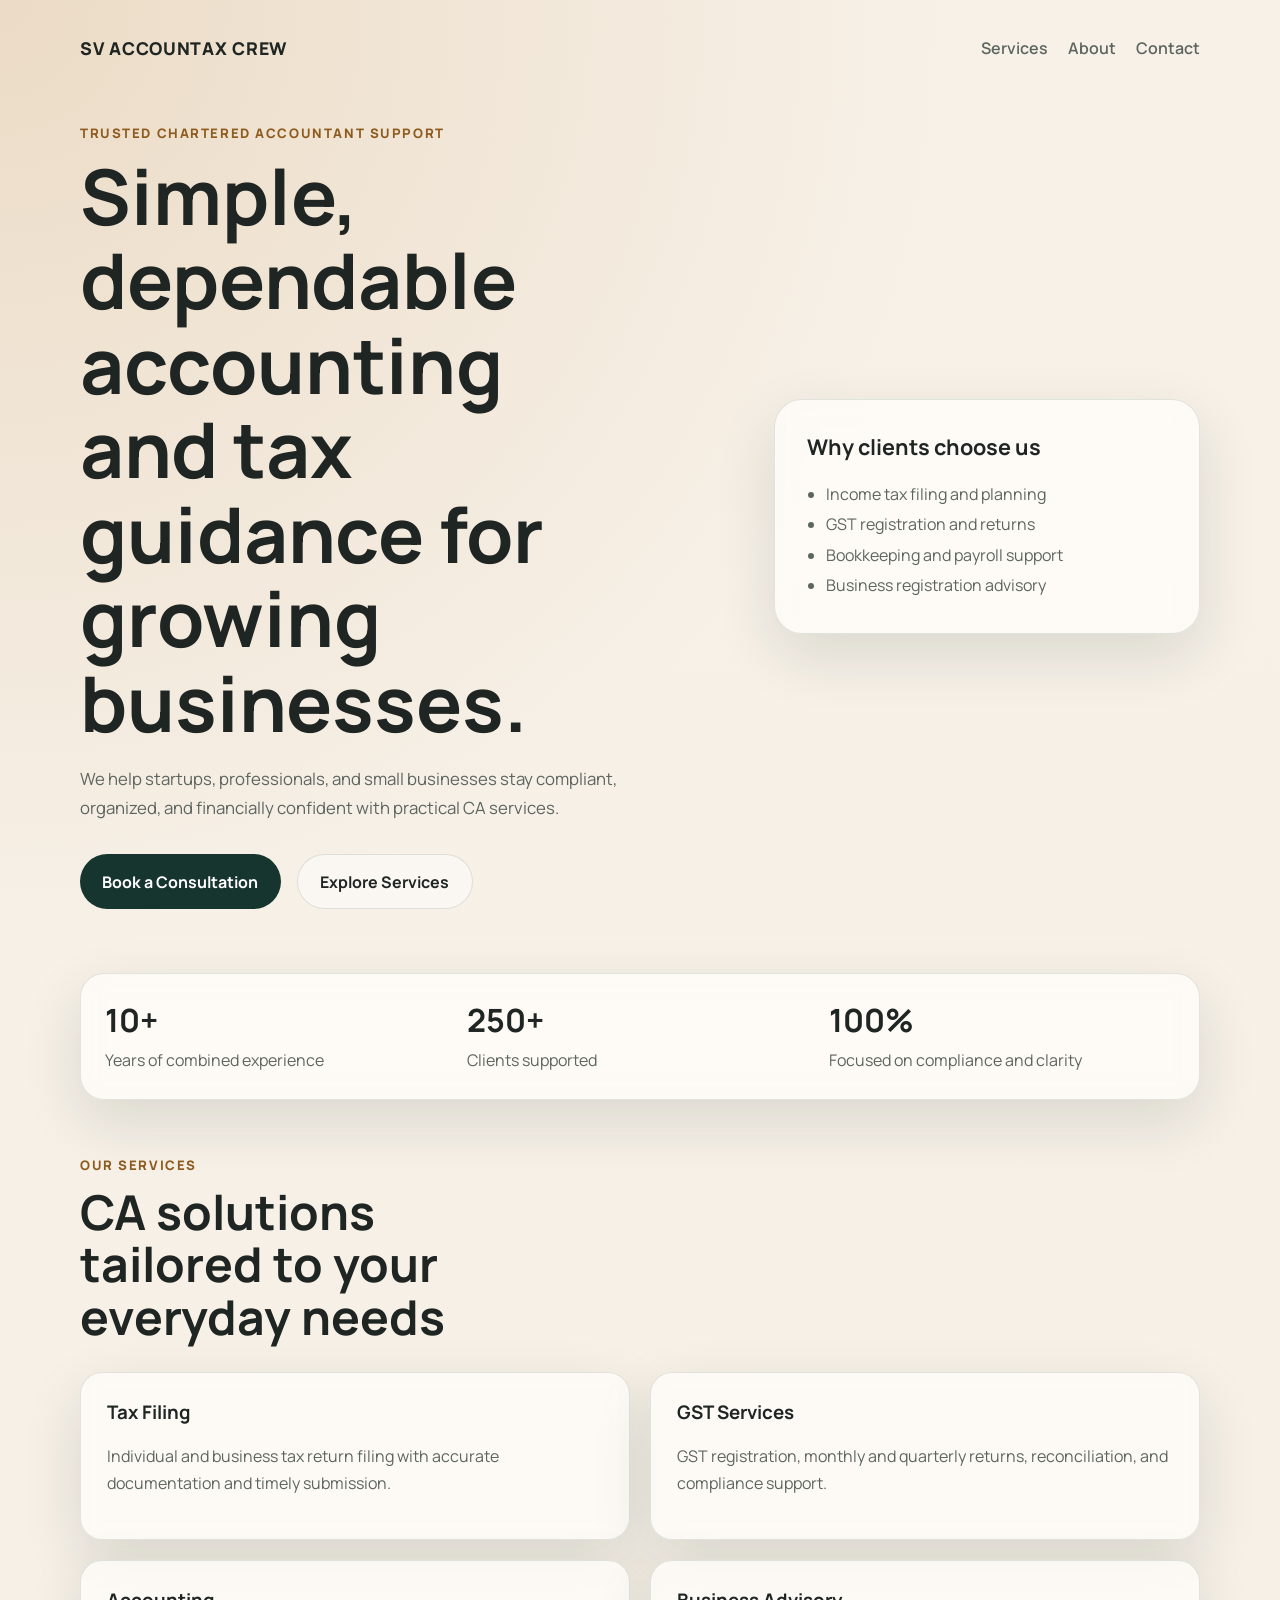
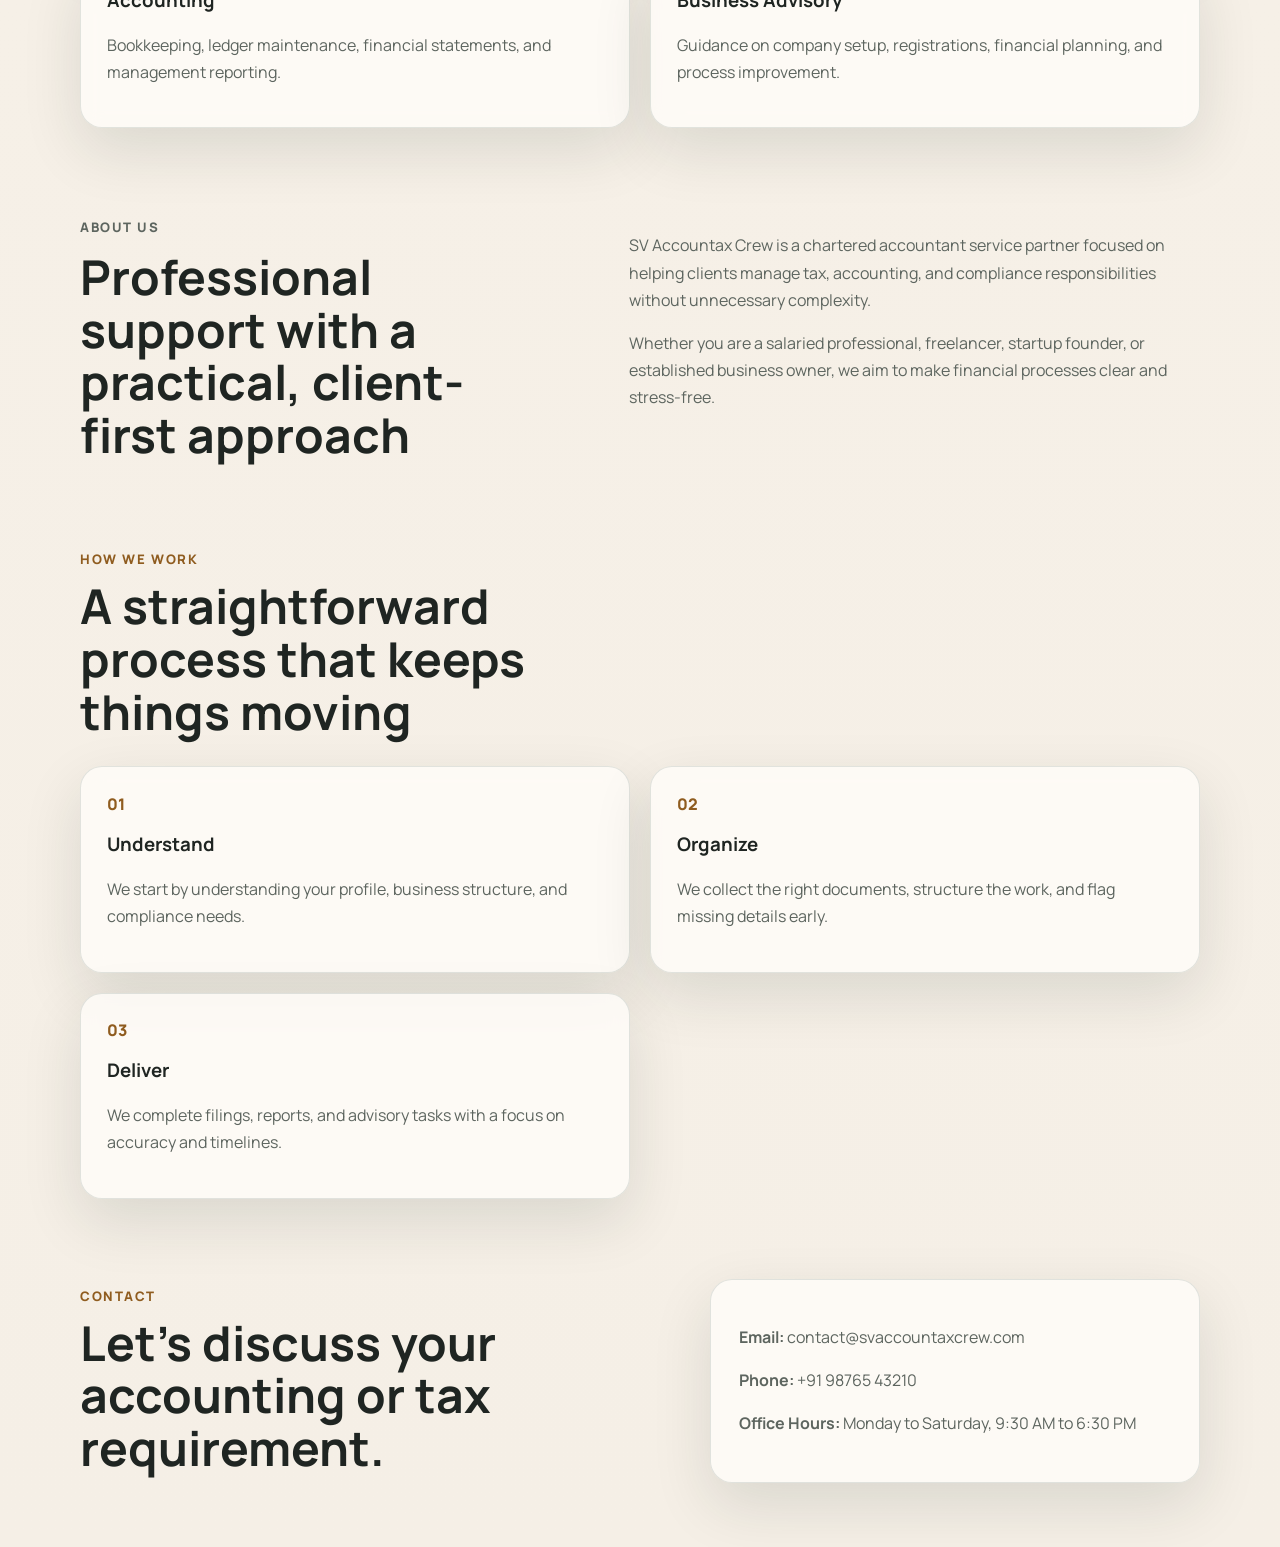
==== index.html @ b6310c81 "pilot files" ====
<!DOCTYPE html>
<html lang="en">
<head>
  <meta charset="UTF-8">
  <meta name="viewport" content="width=device-width, initial-scale=1.0">
  <title>SV Accountax Crew | Chartered Accountant Services</title>
  <link rel="preconnect" href="https://fonts.googleapis.com">
  <link rel="preconnect" href="https://fonts.gstatic.com" crossorigin>
  <link href="https://fonts.googleapis.com/css2?family=Manrope:wght@400;500;700;800&display=swap" rel="stylesheet">
  <link rel="stylesheet" href="style.css">
</head>
<body>
  <header class="hero">
    <nav class="navbar">
      <div class="brand">SV Accountax Crew</div>
      <div class="nav-links">
        <a href="#services">Services</a>
        <a href="#about">About</a>
        <a href="#contact">Contact</a>
      </div>
    </nav>

    <div class="hero-content">
      <div class="hero-copy">
        <p class="eyebrow">Trusted Chartered Accountant Support</p>
        <h1>Simple, dependable accounting and tax guidance for growing businesses.</h1>
        <p class="hero-text">
          We help startups, professionals, and small businesses stay compliant, organized,
          and financially confident with practical CA services.
        </p>
        <div class="hero-actions">
          <a class="button button-primary" href="#contact">Book a Consultation</a>
          <a class="button button-secondary" href="#services">Explore Services</a>
        </div>
      </div>

      <div class="hero-card">
        <h2>Why clients choose us</h2>
        <ul>
          <li>Income tax filing and planning</li>
          <li>GST registration and returns</li>
          <li>Bookkeeping and payroll support</li>
          <li>Business registration advisory</li>
        </ul>
      </div>
    </div>
  </header>

  <main>
    <section class="section stats">
      <div class="stat">
        <strong>10+</strong>
        <span>Years of combined experience</span>
      </div>
      <div class="stat">
        <strong>250+</strong>
        <span>Clients supported</span>
      </div>
      <div class="stat">
        <strong>100%</strong>
        <span>Focused on compliance and clarity</span>
      </div>
    </section>

    <section class="section" id="services">
      <div class="section-heading">
        <p class="eyebrow">Our Services</p>
        <h2>CA solutions tailored to your everyday needs</h2>
      </div>

      <div class="card-grid">
        <article class="card">
          <h3>Tax Filing</h3>
          <p>Individual and business tax return filing with accurate documentation and timely submission.</p>
        </article>
        <article class="card">
          <h3>GST Services</h3>
          <p>GST registration, monthly and quarterly returns, reconciliation, and compliance support.</p>
        </article>
        <article class="card">
          <h3>Accounting</h3>
          <p>Bookkeeping, ledger maintenance, financial statements, and management reporting.</p>
        </article>
        <article class="card">
          <h3>Business Advisory</h3>
          <p>Guidance on company setup, registrations, financial planning, and process improvement.</p>
        </article>
      </div>
    </section>

    <section class="section split-section" id="about">
      <div>
        <p class="eyebrow">About Us</p>
        <h2>Professional support with a practical, client-first approach</h2>
      </div>
      <div>
        <p>
          SV Accountax Crew is a chartered accountant service partner focused on helping clients
          manage tax, accounting, and compliance responsibilities without unnecessary complexity.
        </p>
        <p>
          Whether you are a salaried professional, freelancer, startup founder, or established
          business owner, we aim to make financial processes clear and stress-free.
        </p>
      </div>
    </section>

    <section class="section process">
      <div class="section-heading">
        <p class="eyebrow">How We Work</p>
        <h2>A straightforward process that keeps things moving</h2>
      </div>

      <div class="process-steps">
        <div class="step">
          <span>01</span>
          <h3>Understand</h3>
          <p>We start by understanding your profile, business structure, and compliance needs.</p>
        </div>
        <div class="step">
          <span>02</span>
          <h3>Organize</h3>
          <p>We collect the right documents, structure the work, and flag missing details early.</p>
        </div>
        <div class="step">
          <span>03</span>
          <h3>Deliver</h3>
          <p>We complete filings, reports, and advisory tasks with a focus on accuracy and timelines.</p>
        </div>
      </div>
    </section>
  </main>

  <footer class="footer" id="contact">
    <div>
      <p class="eyebrow">Contact</p>
      <h2>Let’s discuss your accounting or tax requirement.</h2>
    </div>
    <div class="contact-card">
      <p><strong>Email:</strong> contact@svaccountaxcrew.com</p>
      <p><strong>Phone:</strong> +91 98765 43210</p>
      <p><strong>Office Hours:</strong> Monday to Saturday, 9:30 AM to 6:30 PM</p>
    </div>
  </footer>
</body>
</html>
---- style.css ----
:root {
  --bg: #f5efe6;
  --surface: #fffdf9;
  --surface-strong: #17352f;
  --text: #1f2522;
  --muted: #5d655f;
  --accent: #b7792b;
  --accent-dark: #8f5c1f;
  --border: rgba(23, 53, 47, 0.12);
  --shadow: 0 22px 60px rgba(22, 40, 35, 0.12);
}

* {
  box-sizing: border-box;
}

html {
  scroll-behavior: smooth;
}

body {
  margin: 0;
  font-family: "Manrope", sans-serif;
  background:
    radial-gradient(circle at top left, rgba(183, 121, 43, 0.18), transparent 28%),
    linear-gradient(180deg, #f7f1e8 0%, #f5efe6 100%);
  color: var(--text);
}

a {
  color: inherit;
  text-decoration: none;
}

.hero,
.section,
.footer {
  width: min(1120px, calc(100% - 2rem));
  margin: 0 auto;
}

.hero {
  padding: 1.25rem 0 4rem;
}

.navbar {
  display: flex;
  justify-content: space-between;
  align-items: center;
  gap: 1rem;
  padding: 1rem 0;
}

.brand {
  font-size: 1.1rem;
  font-weight: 800;
  letter-spacing: 0.04em;
  text-transform: uppercase;
}

.nav-links {
  display: flex;
  gap: 1.25rem;
  color: var(--muted);
  font-weight: 600;
}

.hero-content {
  display: grid;
  grid-template-columns: 1.4fr 0.9fr;
  gap: 2rem;
  align-items: center;
  padding-top: 3rem;
}

.eyebrow {
  margin: 0 0 0.75rem;
  color: var(--accent-dark);
  font-size: 0.82rem;
  font-weight: 800;
  letter-spacing: 0.12em;
  text-transform: uppercase;
}

.hero-copy h1,
.section-heading h2,
.split-section h2,
.footer h2 {
  margin: 0;
  line-height: 1.1;
}

.hero-copy h1 {
  font-size: clamp(2.6rem, 6vw, 4.8rem);
  max-width: 11ch;
}

.hero-text {
  max-width: 58ch;
  margin: 1.25rem 0 0;
  color: var(--muted);
  font-size: 1.05rem;
  line-height: 1.7;
}

.hero-actions {
  display: flex;
  flex-wrap: wrap;
  gap: 1rem;
  margin-top: 2rem;
}

.button {
  display: inline-flex;
  align-items: center;
  justify-content: center;
  padding: 0.95rem 1.4rem;
  border-radius: 999px;
  font-weight: 700;
  transition: transform 0.2s ease, background-color 0.2s ease;
}

.button:hover {
  transform: translateY(-2px);
}

.button-primary {
  background: var(--surface-strong);
  color: #fff;
}

.button-secondary {
  border: 1px solid var(--border);
  background: rgba(255, 255, 255, 0.45);
}

.hero-card,
.card,
.step,
.contact-card,
.stats {
  background: rgba(255, 253, 249, 0.8);
  backdrop-filter: blur(10px);
  border: 1px solid var(--border);
  box-shadow: var(--shadow);
}

.hero-card {
  padding: 2rem;
  border-radius: 28px;
}

.hero-card h2 {
  margin-top: 0;
  font-size: 1.35rem;
}

.hero-card ul {
  margin: 1rem 0 0;
  padding-left: 1.2rem;
  color: var(--muted);
  line-height: 1.9;
}

.section {
  padding: 1.5rem 0 4rem;
}

.stats {
  display: grid;
  grid-template-columns: repeat(3, 1fr);
  gap: 1rem;
  padding: 1.5rem;
  border-radius: 24px;
  margin-bottom: 2rem;
}

.stat strong {
  display: block;
  font-size: 2rem;
  margin-bottom: 0.35rem;
}

.stat span,
.card p,
.step p,
.split-section p,
.contact-card p {
  color: var(--muted);
  line-height: 1.7;
}

.section-heading {
  margin-bottom: 1.75rem;
}

.section-heading h2,
.split-section h2,
.footer h2 {
  font-size: clamp(2rem, 4vw, 3rem);
  max-width: 14ch;
}

.card-grid,
.process-steps {
  display: grid;
  grid-template-columns: repeat(2, 1fr);
  gap: 1.25rem;
}

.card,
.step {
  padding: 1.6rem;
  border-radius: 22px;
}

.card h3,
.step h3 {
  margin-top: 0;
}

.split-section {
  display: grid;
  grid-template-columns: 0.95fr 1.05fr;
  gap: 2rem;
  align-items: start;
}

.process-steps .step span {
  display: inline-block;
  margin-bottom: 1rem;
  font-weight: 800;
  color: var(--accent-dark);
}

.footer {
  display: grid;
  grid-template-columns: 1.1fr 0.9fr;
  gap: 2rem;
  align-items: center;
  padding: 1rem 0 4rem;
}

.contact-card {
  padding: 1.75rem;
  border-radius: 22px;
}

@media (max-width: 860px) {
  .hero-content,
  .split-section,
  .footer,
  .stats,
  .card-grid,
  .process-steps {
    grid-template-columns: 1fr;
  }

  .navbar {
    flex-direction: column;
    align-items: flex-start;
  }

  .nav-links {
    flex-wrap: wrap;
  }

  .hero {
    padding-bottom: 2.5rem;
  }
}

@media (max-width: 520px) {
  .hero,
  .section,
  .footer {
    width: min(100% - 1.25rem, 1120px);
  }

  .hero-copy h1 {
    max-width: none;
  }

  .button {
    width: 100%;
  }
}
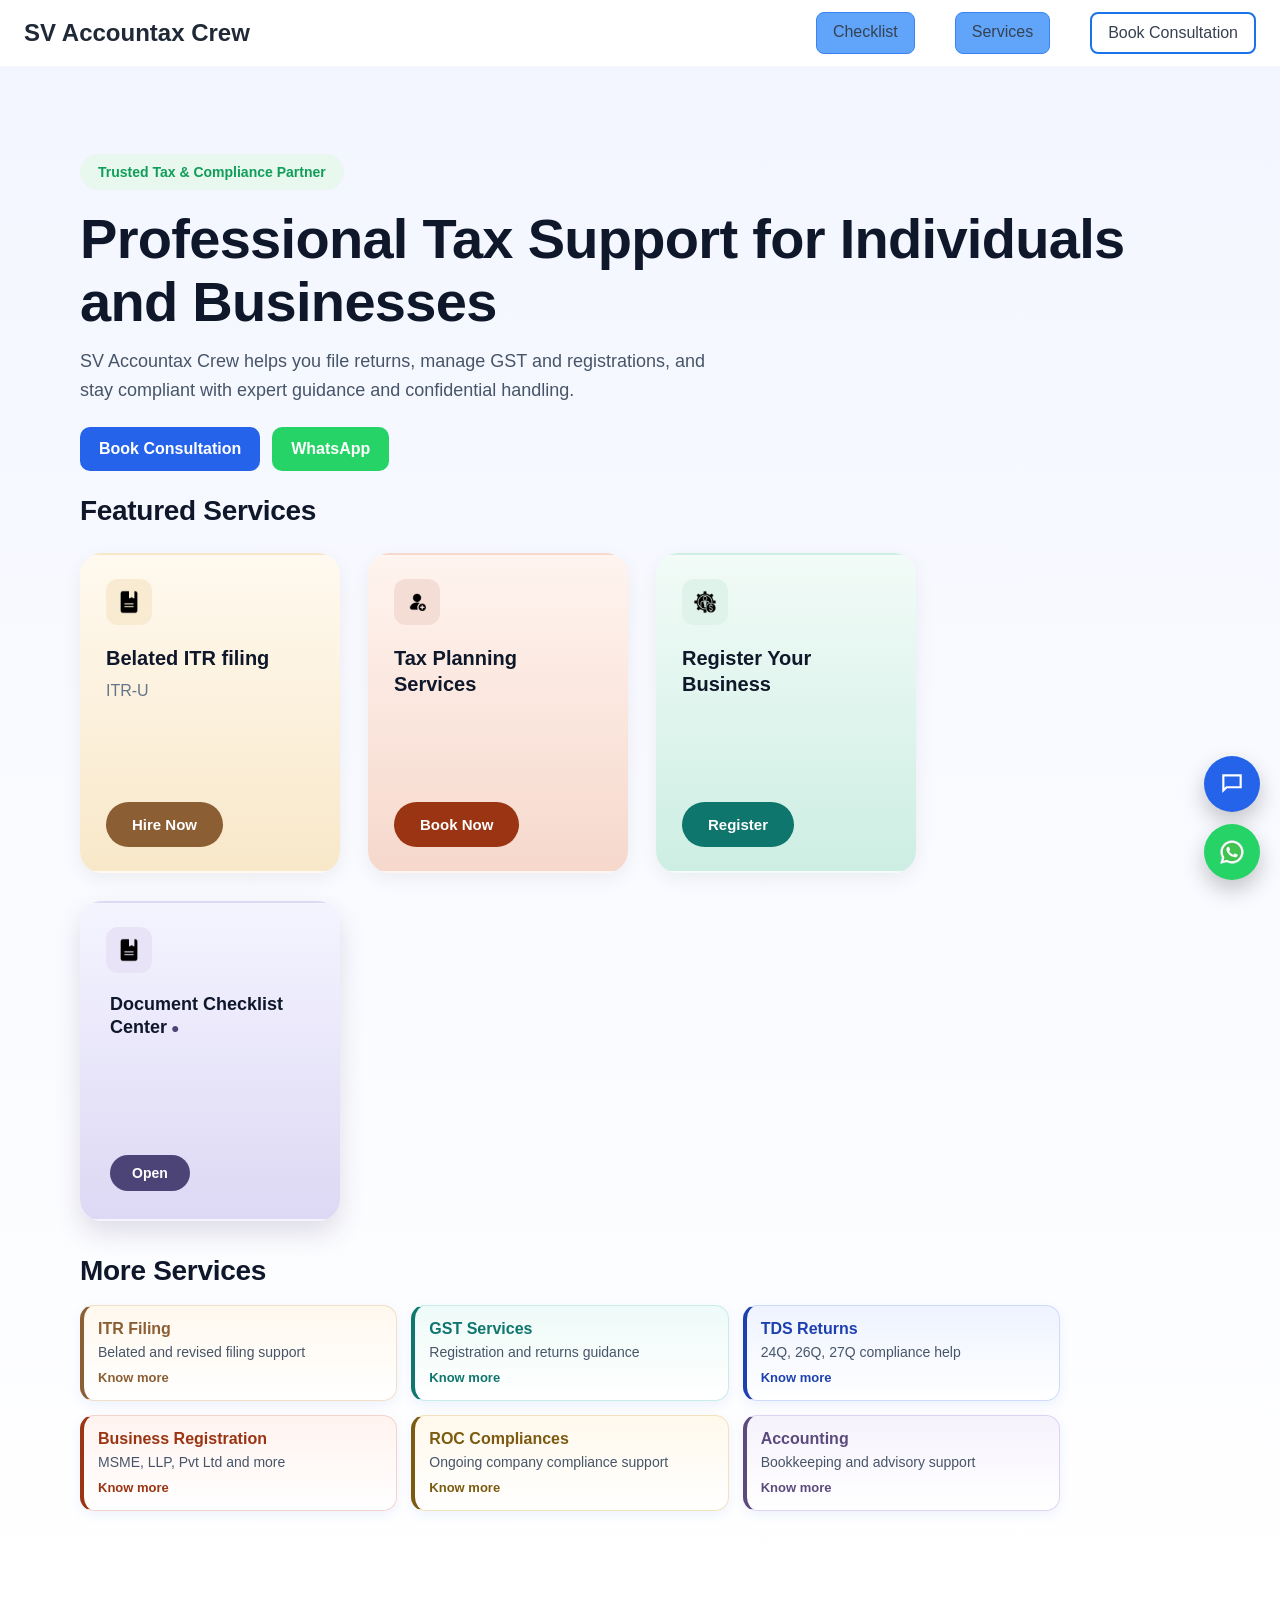
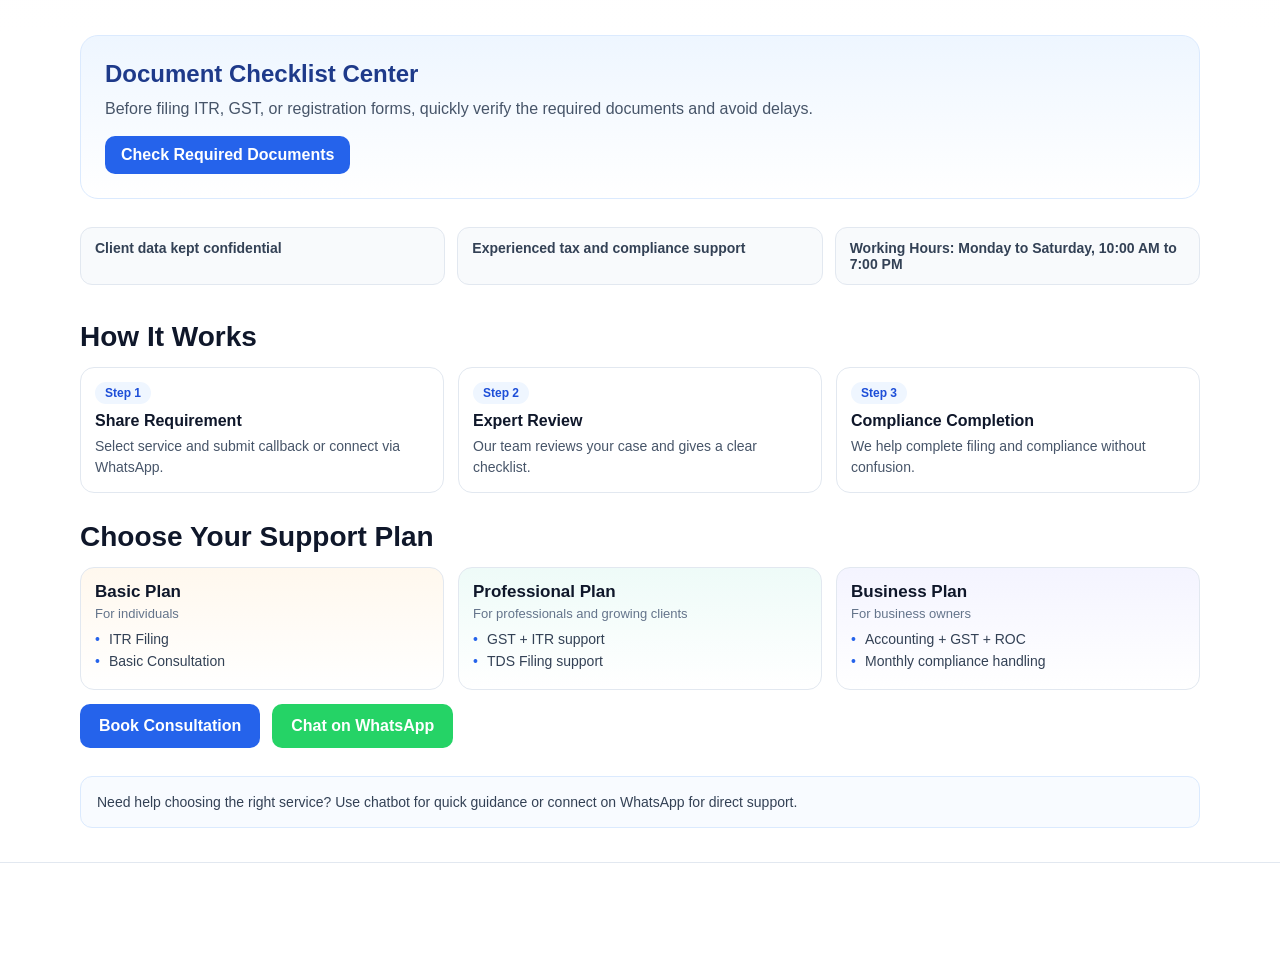
==== commit 6580ecdb: "website files" ====
--- a/index.html
+++ b/index.html
@@ -3,144 +3,304 @@
 <head>
   <meta charset="UTF-8">
   <meta name="viewport" content="width=device-width, initial-scale=1.0">
-  <title>SV Accountax Crew | Chartered Accountant Services</title>
-  <link rel="preconnect" href="https://fonts.googleapis.com">
-  <link rel="preconnect" href="https://fonts.gstatic.com" crossorigin>
-  <link href="https://fonts.googleapis.com/css2?family=Manrope:wght@400;500;700;800&display=swap" rel="stylesheet">
+  <title>SV Accountax Crew</title>
   <link rel="stylesheet" href="style.css">
 </head>
 <body>
-  <header class="hero">
-    <nav class="navbar">
-      <div class="brand">SV Accountax Crew</div>
-      <div class="nav-links">
-        <a href="#services">Services</a>
-        <a href="#about">About</a>
-        <a href="#contact">Contact</a>
-      </div>
-    </nav>
-
-    <div class="hero-content">
-      <div class="hero-copy">
-        <p class="eyebrow">Trusted Chartered Accountant Support</p>
-        <h1>Simple, dependable accounting and tax guidance for growing businesses.</h1>
-        <p class="hero-text">
-          We help startups, professionals, and small businesses stay compliant, organized,
-          and financially confident with practical CA services.
-        </p>
-        <div class="hero-actions">
-          <a class="button button-primary" href="#contact">Book a Consultation</a>
-          <a class="button button-secondary" href="#services">Explore Services</a>
+
+<nav class="navbar">
+  <div class="logo">SV Accountax Crew</div>
+
+  <div class="nav-links">
+    <a href="document-checklist.html" class="nav-link is-loading-link">Checklist</a>
+    <a href="tax-planning.html" class="nav-link is-loading-link">Services</a>
+    <a href="consultation.html" class="get-started is-loading-link">Book Consultation</a>
+  </div>
+</nav>
+
+<section class="hero home-animate">
+  <div class="hero-content">
+    <div class="badge">
+      Trusted Tax & Compliance Partner
+    </div>
+
+    <h1>Professional Tax Support for Individuals and Businesses</h1>
+
+    <p class="hero-subtext">
+      SV Accountax Crew helps you file returns, manage GST and registrations,
+      and stay compliant with expert guidance and confidential handling.
+    </p>
+
+    <div class="hero-actions">
+      <a href="consultation.html" class="hero-btn hero-btn-primary is-loading-link">Book Consultation</a>
+      <a
+        href="https://wa.me/919676359019?text=Hi%20I%20need%20tax%20assistance"
+        target="_blank"
+        rel="noopener noreferrer"
+        class="hero-btn hero-btn-whatsapp"
+      >WhatsApp</a>
+    </div>
+
+    <h2 class="featured-heading">Featured Services</h2>
+    <div class="cards">
+
+      <div class="card yellow">
+        <div class="card-content">
+          <div class="card-badge purple">Revised Filing by Experts</div>
+          <div class="icon">
+            <img src="icons/document.png" width="24" height="24" decoding="async">
+          </div>
+          <h3>Belated ITR filing</h3>
+          <p>ITR-U</p>
         </div>
-      </div>
-
-      <div class="hero-card">
-        <h2>Why clients choose us</h2>
-        <ul>
-          <li>Income tax filing and planning</li>
-          <li>GST registration and returns</li>
-          <li>Bookkeeping and payroll support</li>
-          <li>Business registration advisory</li>
-        </ul>
-      </div>
-    </div>
-  </header>
-
-  <main>
-    <section class="section stats">
-      <div class="stat">
-        <strong>10+</strong>
-        <span>Years of combined experience</span>
-      </div>
-      <div class="stat">
-        <strong>250+</strong>
-        <span>Clients supported</span>
-      </div>
-      <div class="stat">
-        <strong>100%</strong>
-        <span>Focused on compliance and clarity</span>
-      </div>
-    </section>
-
-    <section class="section" id="services">
-      <div class="section-heading">
-        <p class="eyebrow">Our Services</p>
-        <h2>CA solutions tailored to your everyday needs</h2>
-      </div>
-
-      <div class="card-grid">
-        <article class="card">
-          <h3>Tax Filing</h3>
-          <p>Individual and business tax return filing with accurate documentation and timely submission.</p>
-        </article>
-        <article class="card">
-          <h3>GST Services</h3>
-          <p>GST registration, monthly and quarterly returns, reconciliation, and compliance support.</p>
-        </article>
-        <article class="card">
-          <h3>Accounting</h3>
-          <p>Bookkeeping, ledger maintenance, financial statements, and management reporting.</p>
-        </article>
-        <article class="card">
-          <h3>Business Advisory</h3>
-          <p>Guidance on company setup, registrations, financial planning, and process improvement.</p>
-        </article>
-      </div>
-    </section>
-
-    <section class="section split-section" id="about">
-      <div>
-        <p class="eyebrow">About Us</p>
-        <h2>Professional support with a practical, client-first approach</h2>
-      </div>
-      <div>
-        <p>
-          SV Accountax Crew is a chartered accountant service partner focused on helping clients
-          manage tax, accounting, and compliance responsibilities without unnecessary complexity.
-        </p>
-        <p>
-          Whether you are a salaried professional, freelancer, startup founder, or established
-          business owner, we aim to make financial processes clear and stress-free.
-        </p>
-      </div>
-    </section>
-
-    <section class="section process">
-      <div class="section-heading">
-        <p class="eyebrow">How We Work</p>
-        <h2>A straightforward process that keeps things moving</h2>
-      </div>
-
-      <div class="process-steps">
-        <div class="step">
-          <span>01</span>
-          <h3>Understand</h3>
-          <p>We start by understanding your profile, business structure, and compliance needs.</p>
+        <a href="belated-itr.html" class="btn-link">
+          <button>Hire Now</button>
+        </a>
+      </div>
+
+      <div class="card peach">
+        <div class="card-content">
+          <div class="card-badge blue">Max Tax Savings Guaranteed</div>
+          <div class="icon">
+            <img src="icons/register.png" width="24" height="24" decoding="async">
+          </div>
+          <h3>Tax Planning Services</h3>
+          <p>&nbsp;</p>
         </div>
-        <div class="step">
-          <span>02</span>
-          <h3>Organize</h3>
-          <p>We collect the right documents, structure the work, and flag missing details early.</p>
+        <a href="tax-planning.html" class="btn-link">
+          <button>Book Now</button>
+        </a>
+      </div>
+
+      <div class="card orange">
+        <div class="card-content">
+          <div class="card-badge green">Easy & Fast Registration</div>
+          <div class="icon">
+            <img src="icons/bussiness.png" width="24" height="24" decoding="async">
+          </div>
+          <h3>Register Your Business</h3>
+          <p>&nbsp;</p>
         </div>
-        <div class="step">
-          <span>03</span>
-          <h3>Deliver</h3>
-          <p>We complete filings, reports, and advisory tasks with a focus on accuracy and timelines.</p>
+        <a href="register-business.html" class="btn-link">
+          <button>Register</button>
+        </a>
+      </div>
+
+      <div class="card cyan">
+        <div class="card-content">
+          <div class="card-badge green">All Required Docs in One Place</div>
+          <div class="icon">
+            <img src="icons/document.png" width="24" height="24" decoding="async">
+          </div>
+          <h3>Document Checklist Center</h3>
+          <p>&nbsp;</p>
         </div>
-      </div>
-    </section>
-  </main>
-
-  <footer class="footer" id="contact">
-    <div>
-      <p class="eyebrow">Contact</p>
-      <h2>Let’s discuss your accounting or tax requirement.</h2>
-    </div>
-    <div class="contact-card">
-      <p><strong>Email:</strong> contact@svaccountaxcrew.com</p>
-      <p><strong>Phone:</strong> +91 98765 43210</p>
-      <p><strong>Office Hours:</strong> Monday to Saturday, 9:30 AM to 6:30 PM</p>
-    </div>
-  </footer>
+        <a href="document-checklist.html" class="btn-link">
+          <button>Open</button>
+        </a>
+      </div>
+
+    </div>
+
+    <div class="quick-services-wrap home-animate delay-1">
+      <h2 class="featured-heading">More Services</h2>
+      <div class="quick-services">
+        <a href="belated-itr.html" class="quick-service-card is-loading-link">
+          <h4>ITR Filing</h4>
+          <p>Belated and revised filing support</p>
+          <span>Know more</span>
+        </a>
+      <a href="tax-planning.html?service=GST%20Returns%20Filing" class="quick-service-card is-loading-link">
+        <h4>GST Services</h4>
+        <p>Registration and returns guidance</p>
+        <span>Know more</span>
+      </a>
+      <a href="tax-planning.html?service=TDS%20Returns" class="quick-service-card is-loading-link">
+        <h4>TDS Returns</h4>
+        <p>24Q, 26Q, 27Q compliance help</p>
+        <span>Know more</span>
+      </a>
+        <a href="register-business.html" class="quick-service-card is-loading-link">
+          <h4>Business Registration</h4>
+          <p>MSME, LLP, Pvt Ltd and more</p>
+          <span>Know more</span>
+        </a>
+      <a href="register-business.html?service=ROC%20Compliances" class="quick-service-card is-loading-link">
+        <h4>ROC Compliances</h4>
+        <p>Ongoing company compliance support</p>
+        <span>Know more</span>
+      </a>
+      <a href="register-business.html?service=Accounting%20%26%20Bookkeeping" class="quick-service-card is-loading-link">
+        <h4>Accounting</h4>
+        <p>Bookkeeping and advisory support</p>
+        <span>Know more</span>
+      </a>
+      </div>
+    </div>
+  </div>
+</section>
+
+<section class="checklist-highlight home-animate delay-1">
+  <div class="checklist-card">
+    <h2>Document Checklist Center</h2>
+    <p>
+      Before filing ITR, GST, or registration forms, quickly verify the required documents
+      and avoid delays.
+    </p>
+    <a href="document-checklist.html" class="checklist-btn is-loading-link">Check Required Documents</a>
+  </div>
+</section>
+
+<section class="trust-strip home-animate delay-2">
+  <div class="trust-item">Client data kept confidential</div>
+  <div class="trust-item">Experienced tax and compliance support</div>
+  <div class="trust-item">Working Hours: Monday to Saturday, 10:00 AM to 7:00 PM</div>
+</section>
+
+<section class="home-journey home-animate delay-2">
+  <h2>How It Works</h2>
+  <div class="journey-grid">
+    <div class="journey-card">
+      <span class="journey-step">Step 1</span>
+      <h3>Share Requirement</h3>
+      <p>Select service and submit callback or connect via WhatsApp.</p>
+    </div>
+    <div class="journey-card">
+      <span class="journey-step">Step 2</span>
+      <h3>Expert Review</h3>
+      <p>Our team reviews your case and gives a clear checklist.</p>
+    </div>
+    <div class="journey-card">
+      <span class="journey-step">Step 3</span>
+      <h3>Compliance Completion</h3>
+      <p>We help complete filing and compliance without confusion.</p>
+    </div>
+  </div>
+</section>
+
+<section class="plans-preview home-animate delay-3">
+  <h2>Choose Your Support Plan</h2>
+  <div class="plans-grid">
+    <div class="plan-mini basic">
+      <h3>Basic Plan</h3>
+      <p>For individuals</p>
+      <ul>
+        <li>ITR Filing</li>
+        <li>Basic Consultation</li>
+      </ul>
+    </div>
+    <div class="plan-mini pro">
+      <h3>Professional Plan</h3>
+      <p>For professionals and growing clients</p>
+      <ul>
+        <li>GST + ITR support</li>
+        <li>TDS Filing support</li>
+      </ul>
+    </div>
+    <div class="plan-mini business">
+      <h3>Business Plan</h3>
+      <p>For business owners</p>
+      <ul>
+        <li>Accounting + GST + ROC</li>
+        <li>Monthly compliance handling</li>
+      </ul>
+    </div>
+  </div>
+  <div class="plans-cta">
+    <a href="consultation.html" class="hero-btn hero-btn-primary is-loading-link">Book Consultation</a>
+    <a href="https://wa.me/919676359019?text=Hi%20I%20need%20help%20choosing%20a%20plan" target="_blank" rel="noopener noreferrer" class="hero-btn hero-btn-whatsapp">Chat on WhatsApp</a>
+  </div>
+</section>
+
+<section class="assistant-note home-animate delay-3">
+  <p>
+    Need help choosing the right service? Use chatbot for quick guidance or connect on WhatsApp for direct support.
+  </p>
+</section>
+
+<div id="chatbot-container" class="chatbot hidden">
+  <div class="chat-header">
+    <span class="chat-brand">SV Accountax Crew</span>
+    <div class="chat-header-actions">
+      <button id="chat-lang-en" type="button" class="chat-lang-btn active" onclick="setChatLanguage('en')">EN</button>
+      <button id="chat-lang-te" type="button" class="chat-lang-btn" onclick="setChatLanguage('te')">తెలుగు</button>
+      <button type="button" class="chat-close-btn" onclick="toggleChat()">✕</button>
+    </div>
+  </div>
+
+  <div id="chat-messages" class="chat-body">
+    <div id="suggestions" class="quick-replies"></div>
+  </div>
+
+  <div class="chat-input">
+    <input id="chat-input" placeholder="Type a message…"
+           onkeypress="if(event.key==='Enter') sendMessage()">
+    <button id="chat-send-btn" onclick="sendMessage()">Send</button>
+  </div>
+</div>
+
+<div class="floating-actions">
+
+  <button class="chat-bubble" onclick="toggleChat(); startChat();">
+    <svg width="26" height="26" viewBox="0 0 24 24" fill="none">
+      <path d="M4 4h16v11H7l-3 3V4z"
+            stroke="white"
+            stroke-width="2"/>
+    </svg>
+  </button>
+
+  <a
+    href="https://wa.me/919676359019?text=Hi%20I%20need%20tax%20assistance"
+    class="whatsapp-float"
+    target="_blank"
+    aria-label="Chat with us on WhatsApp"
+  >
+    <span class="wa-tooltip">Chat with us</span>
+    <img
+      src="icons/whatsapp.svg"
+      alt="WhatsApp"
+      width="28"
+      height="28"
+      decoding="async"
+    />
+  </a>
+
+</div>
+
+<footer class="site-footer">
+  <div class="footer-links">
+    <a href="document-checklist.html">Document Checklist Center</a>
+    <a href="privacy-policy.html">Privacy Policy</a>
+    <a href="terms-and-conditions.html">Terms & Conditions</a>
+    <a href="data-confidentiality.html">Data Confidentiality</a>
+  </div>
+  <div class="footer-contact">
+    <span>Phone: +91 9676359019</span>
+    <span>Email: svatcrew@outlook.com</span>
+    <span>Mon-Sat: 10:00 AM - 7:00 PM</span>
+  </div>
+  <p>All services and payments are handled offline by SV Accountax Crew.</p>
+</footer>
+
+<div class="mobile-contact-bar">
+  <a href="tel:+919676359019">Call</a>
+  <a href="https://wa.me/919676359019?text=Hi%20I%20need%20tax%20assistance" target="_blank" rel="noopener noreferrer">WhatsApp</a>
+</div>
+
+<script src="js/chatbot.js"></script>
+<script>
+document.querySelectorAll(".is-loading-link").forEach((link) => {
+  link.addEventListener("click", () => {
+    link.classList.add("loading");
+  });
+});
+
+window.addEventListener("pageshow", () => {
+  document.querySelectorAll(".is-loading-link.loading").forEach((link) => {
+    link.classList.remove("loading");
+  });
+});
+</script>
+
 </body>
 </html>
--- a/style.css
+++ b/style.css
@@ -1,287 +1,1257 @@
+body{
+  font-family: "Inter", system-ui, sans-serif;
+  background: #ffffff;
+  color: #0f172a;
+}
+*{
+margin:0;
+padding:0;
+box-sizing:border-box;
+font-family: Inter, sans-serif;
+}
 :root {
-  --bg: #f5efe6;
-  --surface: #fffdf9;
-  --surface-strong: #17352f;
-  --text: #1f2522;
-  --muted: #5d655f;
-  --accent: #b7792b;
-  --accent-dark: #8f5c1f;
-  --border: rgba(23, 53, 47, 0.12);
-  --shadow: 0 22px 60px rgba(22, 40, 35, 0.12);
-}
-
-* {
-  box-sizing: border-box;
-}
-
+  --section-x: 80px;
+  --section-gap: 28px;
+  --heading-color: #0f172a;
+  --text-soft: #475569;
+}
 html {
-  scroll-behavior: smooth;
-}
-
-body {
-  margin: 0;
-  font-family: "Manrope", sans-serif;
-  background:
-    radial-gradient(circle at top left, rgba(183, 121, 43, 0.18), transparent 28%),
-    linear-gradient(180deg, #f7f1e8 0%, #f5efe6 100%);
-  color: var(--text);
-}
-
-a {
-  color: inherit;
-  text-decoration: none;
-}
-
-.hero,
-.section,
-.footer {
-  width: min(1120px, calc(100% - 2rem));
-  margin: 0 auto;
-}
-
-.hero {
-  padding: 1.25rem 0 4rem;
+  -webkit-text-size-adjust: 100%;
+}
+a,
+button {
+  -webkit-tap-highlight-color: transparent;
+}
+
+a:focus-visible,
+button:focus-visible,
+input:focus-visible {
+  outline: 2px solid #2563eb;
+  outline-offset: 2px;
 }
 
 .navbar {
   display: flex;
   justify-content: space-between;
   align-items: center;
-  gap: 1rem;
-  padding: 1rem 0;
-}
-
-.brand {
-  font-size: 1.1rem;
+  padding: 12px 24px;
+  background: #fff;
+  position: relative;
+  z-index: 1000;
+}
+
+.nav-links a {
+  display: inline-block;
+  padding: 10px 16px;
+  margin-left: 12px;
+  text-decoration: none;
+  font-weight: 500;
+  cursor: pointer;
+  color:#374151;
+}
+
+.nav-links a:hover {
+  background: #f1f5f9;
+  border-radius: 6px;
+}
+
+.logo{
+font-size:24px;
+font-weight:700;
+color:#1f2937;
+}
+
+.nav-links{
+display:flex;
+align-items:center;
+gap:28px;
+}
+
+.get-started{
+border:2px solid #1a73e8;
+color:#1a73e8;
+padding:8px 18px;
+border-radius:8px;
+font-weight:600;
+display:inline-flex;
+align-items:center;
+justify-content:center;
+text-decoration:none;
+min-height:42px;
+transition: transform 0.12s ease, background-color 0.18s ease, color 0.18s ease;
+}
+.get-started:hover{
+  background:#eff6ff;
+}
+.get-started:active{
+  transform: translateY(1px);
+}
+
+
+.hero {
+  padding: 88px var(--section-x) 96px;
+  background: linear-gradient(180deg, #f3f6ff 0%, #ffffff 100%);
+}
+
+.hero-content {
+  max-width: 1200px;
+}
+
+.hero h1 {
+  font-size: clamp(34px, 5.2vw, 56px);
   font-weight: 800;
-  letter-spacing: 0.04em;
-  text-transform: uppercase;
-}
-
-.nav-links {
-  display: flex;
-  gap: 1.25rem;
-  color: var(--muted);
+  color: var(--heading-color);
+  margin: 18px 0 14px;
+  letter-spacing: -0.7px;
+  line-height: 1.12;
+}
+
+.hero-subtext {
+  font-size: clamp(16px, 2vw, 18px);
+  color: var(--text-soft);
+  max-width: 640px;
+  line-height: 1.6;
+  margin-bottom: 22px;
+}
+
+.badge {
+  display: inline-block;
+  padding: 10px 18px;
+  background: #e8f8ef;
+  color: #0f9d58;
   font-weight: 600;
-}
-
-.hero-content {
-  display: grid;
-  grid-template-columns: 1.4fr 0.9fr;
-  gap: 2rem;
-  align-items: center;
-  padding-top: 3rem;
-}
-
-.eyebrow {
-  margin: 0 0 0.75rem;
-  color: var(--accent-dark);
-  font-size: 0.82rem;
-  font-weight: 800;
-  letter-spacing: 0.12em;
-  text-transform: uppercase;
-}
-
-.hero-copy h1,
-.section-heading h2,
-.split-section h2,
-.footer h2 {
-  margin: 0;
-  line-height: 1.1;
-}
-
-.hero-copy h1 {
-  font-size: clamp(2.6rem, 6vw, 4.8rem);
-  max-width: 11ch;
-}
-
-.hero-text {
-  max-width: 58ch;
-  margin: 1.25rem 0 0;
-  color: var(--muted);
-  font-size: 1.05rem;
-  line-height: 1.7;
+  border-radius: 999px;
+  font-size: 14px;
 }
 
 .hero-actions {
   display: flex;
+  gap: 12px;
   flex-wrap: wrap;
-  gap: 1rem;
-  margin-top: 2rem;
-}
-
-.button {
+  margin: 8px 0 24px;
+}
+
+.hero-btn {
   display: inline-flex;
   align-items: center;
   justify-content: center;
-  padding: 0.95rem 1.4rem;
+  min-height: 44px;
+  padding: 10px 18px;
+  border-radius: 10px;
+  text-decoration: none;
+  font-weight: 700;
+  border: 1px solid transparent;
+  transition: transform 0.12s ease, filter 0.2s ease, background-color 0.2s ease, border-color 0.2s ease;
+}
+
+.hero-btn:active {
+  transform: translateY(1px);
+}
+
+.hero-btn-primary {
+  background: #2563eb;
+  color: #fff;
+}
+
+.hero-btn-primary:hover {
+  background: #1d4ed8;
+}
+
+.hero-btn-outline {
+  background: #fff;
+  color: #1d4ed8;
+  border-color: #93c5fd;
+}
+
+.hero-btn-outline:hover {
+  background: #eff6ff;
+}
+
+.hero-btn-whatsapp {
+  background: #25D366;
+  color: #fff;
+}
+
+.hero-btn-whatsapp:hover {
+  background: #22c55e;
+}
+
+.quick-services {
+  display: grid;
+  grid-template-columns: repeat(3, minmax(220px, 1fr));
+  gap: 14px;
+  max-width: 980px;
+  margin: 6px 0 28px;
+}
+
+.quick-service-card {
+  --qs-accent: #1d4ed8;
+  --qs-bg: #f8fbff;
+  --qs-border: #dbeafe;
+  background: linear-gradient(180deg, var(--qs-bg) 0%, #ffffff 100%);
+  border: 1px solid var(--qs-border);
+  border-left: 4px solid var(--qs-accent);
+  border-radius: 14px;
+  padding: 14px;
+  text-decoration: none;
+  box-shadow: 0 4px 12px rgba(37, 99, 235, 0.08);
+  transition: transform 0.12s ease, border-color 0.2s ease, box-shadow 0.2s ease;
+}
+
+.quick-service-card h4 {
+  color: var(--qs-accent);
+  font-size: 16px;
+  margin-bottom: 6px;
+}
+
+.quick-service-card p {
+  color: #475569;
+  font-size: 14px;
+  margin: 0 0 8px;
+}
+
+.quick-service-card span {
+  color: var(--qs-accent);
+  font-size: 13px;
+  font-weight: 700;
+}
+
+.quick-service-card:hover {
+  transform: translateY(-2px);
+  border-color: var(--qs-accent);
+  box-shadow: 0 8px 20px rgba(37, 99, 235, 0.12);
+}
+
+.quick-service-card:active {
+  transform: translateY(0);
+}
+
+.quick-services .quick-service-card:nth-child(1) {
+  --qs-accent: #8b5e34;
+  --qs-bg: #fff8ee;
+  --qs-border: #f1dfc8;
+}
+
+.quick-services .quick-service-card:nth-child(2) {
+  --qs-accent: #0f766e;
+  --qs-bg: #eefbf8;
+  --qs-border: #c8ece6;
+}
+
+.quick-services .quick-service-card:nth-child(3) {
+  --qs-accent: #1e40af;
+  --qs-bg: #eef3ff;
+  --qs-border: #cfdbfb;
+}
+
+.quick-services .quick-service-card:nth-child(4) {
+  --qs-accent: #9a3412;
+  --qs-bg: #fff3ef;
+  --qs-border: #f5d3ca;
+}
+
+.quick-services .quick-service-card:nth-child(5) {
+  --qs-accent: #7c5a10;
+  --qs-bg: #fff9ec;
+  --qs-border: #f2e3bc;
+}
+
+.quick-services .quick-service-card:nth-child(6) {
+  --qs-accent: #5b4b7d;
+  --qs-bg: #f6f2fc;
+  --qs-border: #dfd3f2;
+}
+
+.featured-heading {
+  color: var(--heading-color);
+  font-size: clamp(22px, 2.5vw, 28px);
+  margin: 8px 0 18px;
+  letter-spacing: -0.3px;
+}
+
+.quick-services-wrap {
+  margin-top: 34px;
+}
+
+.cards {
+  margin-top: 26px;
+  display: flex;
+  gap: 28px;
+  flex-wrap: wrap;
+}
+
+
+.card {
+  background: #fff;
+  border-radius: 22px;
+  padding: 78px 24px 24px;
+  width: 260px;
+  box-shadow: 0 6px 20px rgba(0,0,0,0.06);
+  transition: 
+    transform 0.25s ease,
+    box-shadow 0.25s ease,
+    border 0.25s ease;
+  border: 2px solid transparent;
+  cursor: pointer;
+  position: relative;
+  overflow: visible; 
+  display: flex;
+  flex-direction: column;
+  height: 320px;
+}
+.card:hover {
+  border-color: #cbd5e1;
+  transform: translateY(-4px);
+  box-shadow: 0 14px 28px rgba(15, 23, 42, 0.12);
+}
+
+.card button {
+  margin-top: auto;
+  background: #334155;
+  color: white;
+  border: none;
+  padding: 14px 26px;
   border-radius: 999px;
+  font-size: 15px;
+  font-weight: 600;
+  cursor: pointer;
+  transition: transform 0.12s ease, background-color 0.2s ease, filter 0.2s ease;
+  align-self: flex-start; 
+  
+}
+.card-badge.purple {
+  background: #8b5e34;
+}
+
+.card-badge.blue {
+  background: #1f5f8b;
+}
+
+.card-badge.green {
+  background:#0f766e;
+}
+.card-badge {
+  position: absolute;
+  top: -16px;
+  left: 20px;
+
+  padding: 6px 14px;
+  font-size: 13px;
+  font-weight: 600;
+  color: #fff;
+
+  border-radius: 999px;
+  white-space: nowrap;
+
+  opacity: 0;
+  transform: translateY(6px);
+  transition: all 0.25s ease;
+  pointer-events: none;
+}
+.card:hover .card-badge {
+  opacity: 1;
+  transform: translateY(0);
+}
+
+.card:hover button {
+  background: #1e293b;
+  transform: scale(1.03);
+}
+
+.card button:active {
+  transform: translateY(1px);
+}
+
+.yellow{
+  background: linear-gradient(
+    180deg,
+    #fff9ef 0%,
+    #f8e8c9 100%
+  ) !important;
+}
+.peach{
+  background: linear-gradient(
+    180deg,
+    #fff4ef 0%,
+    #f6d8cc 100%
+  ) !important;
+}
+
+.orange{
+  background: linear-gradient(
+    180deg,
+    #f2fbf7 0%,
+    #cdeee3 100%
+  ) !important;
+}
+
+.card.cyan {
+  background: linear-gradient(180deg, #f4f4ff 0%, #ddd8f4 100%);
+  border-radius: 22px;
+  padding: 80px 28px 28px;
+  box-shadow: 0 12px 26px rgba(68, 54, 106, 0.16);
+}
+
+.card.cyan:hover {
+  transform: translateY(-4px);
+  box-shadow: 0 18px 34px rgba(68, 54, 106, 0.2);
+}
+
+.card.cyan .card-content {
+  display: flex;
+  flex-direction: column;
+  gap: 10px;
+}
+
+
+
+.card.cyan h3 {
+  font-size: 18px;
   font-weight: 700;
-  transition: transform 0.2s ease, background-color 0.2s ease;
-}
-
-.button:hover {
-  transform: translateY(-2px);
-}
-
-.button-primary {
-  background: var(--surface-strong);
+  color: #0f172a;
+}
+
+.card.cyan button {
+  margin-top: auto;
+  align-self: flex-start;
+  background: #4c4476;
+  color: white;
+  border: none;
+  padding: 10px 22px;
+  border-radius: 999px;
+  font-size: 14px;
+  font-weight: 600;
+  cursor: pointer;
+  transition: transform 0.15s ease, box-shadow 0.15s ease;
+}
+
+.card.cyan button:hover {
+  transform: translateY(-1px);
+  box-shadow: 0 8px 16px rgba(76, 68, 118, 0.35);
+}
+
+.card.cyan h3::after {
+  content: " ●";
+  color: #4c4476;
+  font-size: 14px;
+}
+
+
+.card h3{
+font-size:20px;
+margin-bottom:8px;
+font-weight: 600;
+line-height: 1.3;
+}
+
+.card p{
+color:#64748b;
+margin-bottom:28px;
+line-height: 1.5;
+}
+
+
+.btn-link{
+  text-decoration:none;
+}
+
+.icon{
+  width:46px;
+  height:46px;
+  border-radius:12px;
+  display:flex;
+  align-items:center;
+  justify-content:center;
+
+  position:absolute;
+  top:24px;
+  left:24px;
+}
+
+.card{
+  position:relative;
+  padding-top:80px;
+  display: flex;
+  flex-direction: column;
+}
+
+.icon{
+  position:absolute;
+  top:24px;
+  left:24px;
+}
+
+.icon img{
+  width:24px;
+}
+.yellow .icon{ background:#f8ebd2; }
+.peach .icon{ background:#f4ddd5; }
+.orange .icon{ background:#dff3eb; }
+.cyan .icon{ background:#e8e3f6; }
+
+.card .icon img {
+  width: 24px;
+  height: 24px;
+}
+.card.yellow:hover {
+  border-color: #e4c99a;
+  box-shadow: 0 16px 30px rgba(139, 94, 52, 0.2);
+}
+
+.card.peach:hover {
+  border-color: #d9b4a6;
+  box-shadow: 0 16px 30px rgba(154, 52, 18, 0.18);
+}
+
+.card.orange:hover {
+  border-color: #a9d9ca;
+  box-shadow: 0 16px 30px rgba(15, 118, 110, 0.18);
+}
+
+.card.yellow button {
+  background: #8b5e34;
+}
+
+.card.yellow button:hover {
+  background: #734a23;
+}
+
+.card.peach button {
+  background: #9a3412;
+}
+
+.card.peach button:hover {
+  background: #7c2d12;
+}
+
+.card.orange button {
+  background: #0f766e;
+}
+
+.card.orange button:hover {
+  background: #0d5f59;
+}
+
+.card.cyan .card-badge.green {
+  background: #4c4476;
+}
+
+.card-content {
+  margin-top: 10px;
+}
+
+.checklist-highlight {
+  padding: 0 var(--section-x) var(--section-gap);
+  background: #fff;
+}
+
+.checklist-card {
+  max-width: 1200px;
+  background: linear-gradient(180deg, #eef6ff 0%, #ffffff 100%);
+  border: 1px solid #dbeafe;
+  border-radius: 18px;
+  padding: 24px;
+}
+
+.checklist-card h2 {
+  color: #1e3a8a;
+  margin-bottom: 8px;
+}
+
+.checklist-card p {
+  color: var(--text-soft);
+  margin-bottom: 14px;
+  line-height: 1.6;
+}
+
+.checklist-btn {
+  display: inline-flex;
+  align-items: center;
+  justify-content: center;
+  text-decoration: none;
+  background: #2563eb;
   color: #fff;
-}
-
-.button-secondary {
-  border: 1px solid var(--border);
-  background: rgba(255, 255, 255, 0.45);
-}
-
-.hero-card,
-.card,
-.step,
-.contact-card,
-.stats {
-  background: rgba(255, 253, 249, 0.8);
-  backdrop-filter: blur(10px);
-  border: 1px solid var(--border);
-  box-shadow: var(--shadow);
-}
-
-.hero-card {
-  padding: 2rem;
-  border-radius: 28px;
-}
-
-.hero-card h2 {
-  margin-top: 0;
-  font-size: 1.35rem;
-}
-
-.hero-card ul {
-  margin: 1rem 0 0;
-  padding-left: 1.2rem;
-  color: var(--muted);
-  line-height: 1.9;
-}
-
-.section {
-  padding: 1.5rem 0 4rem;
-}
-
-.stats {
+  border-radius: 10px;
+  padding: 10px 16px;
+  font-weight: 700;
+  transition: transform 0.12s ease, background-color 0.2s ease;
+}
+
+.checklist-btn:hover {
+  background: #1d4ed8;
+}
+
+.checklist-btn:active {
+  transform: translateY(1px);
+}
+
+.trust-strip {
   display: grid;
-  grid-template-columns: repeat(3, 1fr);
-  gap: 1rem;
-  padding: 1.5rem;
-  border-radius: 24px;
-  margin-bottom: 2rem;
-}
-
-.stat strong {
-  display: block;
-  font-size: 2rem;
-  margin-bottom: 0.35rem;
-}
-
-.stat span,
-.card p,
-.step p,
-.split-section p,
-.contact-card p {
-  color: var(--muted);
-  line-height: 1.7;
-}
-
-.section-heading {
-  margin-bottom: 1.75rem;
-}
-
-.section-heading h2,
-.split-section h2,
-.footer h2 {
-  font-size: clamp(2rem, 4vw, 3rem);
-  max-width: 14ch;
-}
-
-.card-grid,
-.process-steps {
+  grid-template-columns: repeat(3, minmax(220px, 1fr));
+  gap: 12px;
+  padding: 0 var(--section-x) calc(var(--section-gap) + 8px);
+  background: #fff;
+}
+
+.trust-item {
+  background: #f8fafc;
+  border: 1px solid #e2e8f0;
+  color: #334155;
+  border-radius: 12px;
+  padding: 12px 14px;
+  font-size: 14px;
+  font-weight: 600;
+}
+
+.home-journey {
+  padding: 0 var(--section-x) var(--section-gap);
+  background: #fff;
+}
+
+.home-journey h2 {
+  color: var(--heading-color);
+  font-size: clamp(22px, 2.5vw, 28px);
+  margin-bottom: 14px;
+}
+
+.journey-grid {
   display: grid;
-  grid-template-columns: repeat(2, 1fr);
-  gap: 1.25rem;
-}
-
-.card,
-.step {
-  padding: 1.6rem;
-  border-radius: 22px;
-}
-
-.card h3,
-.step h3 {
-  margin-top: 0;
-}
-
-.split-section {
+  grid-template-columns: repeat(3, minmax(220px, 1fr));
+  gap: 14px;
+}
+
+.journey-card {
+  background: #ffffff;
+  border: 1px solid #e2e8f0;
+  border-radius: 14px;
+  padding: 14px;
+}
+
+.journey-step {
+  display: inline-flex;
+  padding: 4px 10px;
+  border-radius: 999px;
+  background: #eff6ff;
+  color: #1d4ed8;
+  font-size: 12px;
+  font-weight: 700;
+  margin-bottom: 8px;
+}
+
+.journey-card h3 {
+  color: #0f172a;
+  font-size: 16px;
+  margin-bottom: 6px;
+}
+
+.journey-card p {
+  color: #475569;
+  font-size: 14px;
+  line-height: 1.5;
+}
+
+.plans-preview {
+  padding: 0 var(--section-x) var(--section-gap);
+  background: #fff;
+}
+
+.plans-preview h2 {
+  color: var(--heading-color);
+  font-size: clamp(22px, 2.5vw, 28px);
+  margin-bottom: 14px;
+}
+
+.plans-grid {
   display: grid;
-  grid-template-columns: 0.95fr 1.05fr;
-  gap: 2rem;
-  align-items: start;
-}
-
-.process-steps .step span {
-  display: inline-block;
-  margin-bottom: 1rem;
-  font-weight: 800;
-  color: var(--accent-dark);
-}
-
-.footer {
-  display: grid;
-  grid-template-columns: 1.1fr 0.9fr;
-  gap: 2rem;
+  grid-template-columns: repeat(3, minmax(220px, 1fr));
+  gap: 14px;
+}
+
+.plan-mini {
+  border: 1px solid #e2e8f0;
+  border-radius: 14px;
+  padding: 14px;
+  background: #fff;
+}
+
+.plan-mini h3 {
+  font-size: 17px;
+  margin-bottom: 4px;
+}
+
+.plan-mini p {
+  color: #64748b;
+  font-size: 13px;
+  margin-bottom: 10px;
+}
+
+.plan-mini ul {
+  list-style: none;
+  padding: 0;
+  margin: 0;
+}
+
+.plan-mini li {
+  color: #334155;
+  font-size: 14px;
+  margin-bottom: 6px;
+  position: relative;
+  padding-left: 14px;
+}
+
+.plan-mini li::before {
+  content: "•";
+  position: absolute;
+  left: 0;
+  color: #2563eb;
+}
+
+.plan-mini.basic {
+  background: linear-gradient(180deg, #fff8ee 0%, #fff 100%);
+}
+
+.plan-mini.pro {
+  background: linear-gradient(180deg, #eefbf8 0%, #fff 100%);
+}
+
+.plan-mini.business {
+  background: linear-gradient(180deg, #f4f4ff 0%, #fff 100%);
+}
+
+.plans-cta {
+  display: flex;
+  gap: 12px;
+  flex-wrap: wrap;
+  margin-top: 14px;
+}
+
+.assistant-note {
+  padding: 0 var(--section-x) calc(var(--section-gap) + 6px);
+  background: #fff;
+}
+
+.assistant-note p {
+  border: 1px solid #dbeafe;
+  background: #f8fbff;
+  color: #334155;
+  border-radius: 12px;
+  padding: 14px 16px;
+  font-size: 14px;
+  line-height: 1.6;
+}
+
+.site-footer {
+  padding: 20px 24px 26px;
+  text-align: center;
+  color: #475569;
+  font-size: 14px;
+  border-top: 1px solid #e2e8f0;
+  background: #fff;
+  content-visibility: auto;
+  contain-intrinsic-size: 1px 160px;
+}
+
+.mobile-contact-bar {
+  display: none;
+}
+
+.home-animate {
+  opacity: 0;
+  transform: translateY(12px);
+  animation: homeReveal 0.65s ease forwards;
+}
+
+.home-animate.delay-1 {
+  animation-delay: 0.08s;
+}
+
+.home-animate.delay-2 {
+  animation-delay: 0.16s;
+}
+
+.home-animate.delay-3 {
+  animation-delay: 0.24s;
+}
+
+@keyframes homeReveal {
+  to {
+    opacity: 1;
+    transform: translateY(0);
+  }
+}
+
+.footer-links {
+  display: flex;
+  justify-content: center;
+  flex-wrap: wrap;
+  gap: 16px;
+  margin-bottom: 10px;
+}
+
+.footer-links a {
+  color: #1d4ed8;
+  text-decoration: none;
+}
+
+.footer-contact {
+  display: flex;
+  justify-content: center;
+  flex-wrap: wrap;
+  gap: 16px;
+  margin-bottom: 8px;
+}
+
+.chat-bubble {
+  position: fixed;
+  bottom: 24px;
+  right: 24px;
+  width: 56px;
+  height: 56px;
+  border-radius: 50%;
+  background: #2563eb;
+  border: none;
+  cursor: pointer;
+  display: flex;
   align-items: center;
-  padding: 1rem 0 4rem;
-}
-
-.contact-card {
-  padding: 1.75rem;
-  border-radius: 22px;
-}
-
-@media (max-width: 860px) {
-  .hero-content,
-  .split-section,
-  .footer,
-  .stats,
-  .card-grid,
-  .process-steps {
+  justify-content: center;
+  box-shadow: 0 10px 22px rgba(0,0,0,0.22);
+  z-index: 1000;
+  transition: transform 0.12s ease, filter 0.2s ease, box-shadow 0.2s ease;
+}
+
+.chat-bubble svg {
+  width: 26px;
+  height: 26px;
+}
+
+.chat-bubble:hover {
+  filter: brightness(1.02);
+}
+
+.chat-bubble:active {
+  transform: translateY(1px);
+}
+
+.chatbot {
+  position: fixed;
+  bottom: 90px;
+  right: 24px;
+  width: 380px;
+  height: 70vh;                 
+  background: #fff;
+  border-radius: 18px;
+  box-shadow: 0 20px 45px rgba(0,0,0,0.2);
+  display: flex;
+  flex-direction: column;
+  overflow: hidden;
+  z-index: 100;
+}
+
+.hidden {
+  display: none;
+}
+
+.chat-header {
+  background: #2563eb;
+  color: white;
+  padding: 14px 18px;
+  font-weight: 600;
+  display: flex;
+  justify-content: space-between;
+  align-items: center;
+}
+
+.chat-brand {
+  white-space: nowrap;
+}
+
+.chat-header-actions {
+  display: inline-flex;
+  align-items: center;
+  gap: 6px;
+}
+
+.chat-lang-btn,
+.chat-close-btn {
+  border: 0;
+  border-radius: 8px;
+  background: rgba(255, 255, 255, 0.18);
+  color: #fff;
+  padding: 6px 10px;
+  font-size: 12px;
+  cursor: pointer;
+}
+
+.chat-lang-btn.active {
+  background: #fff;
+  color: #1d4ed8;
+  font-weight: 700;
+}
+
+.chat-lang-btn:active,
+.chat-close-btn:active {
+  transform: translateY(1px);
+}
+.chat-body {
+  flex: 1;
+  padding: 16px;
+  overflow-y: auto;
+  background: #f9fafb;
+}
+
+.bot-msg {
+  background: #eef2ff;
+  padding: 12px 14px;
+  border-radius: 14px;
+  margin-bottom: 12px;
+  max-width: 85%;
+  font-size: 14px;
+}
+
+.user-msg {
+  background: #2563eb;
+  color: white;
+  padding: 12px 14px;
+  border-radius: 14px;
+  margin-bottom: 12px;
+  max-width: 85%;
+  margin-left: auto;
+  font-size: 14px;
+}
+
+.chat-input {
+  display: flex;
+  padding: 12px;
+  border-top: 1px solid #e5e7eb;
+  background: #fff;
+}
+
+.chat-input input {
+  flex: 1;
+  height: 42px;              
+  border-radius: 10px;
+  border: 1px solid #d1d5db;
+  padding: 0 12px;
+  font-size: 14px;
+  outline: none;
+}
+
+.chat-input button {
+  margin-left: 10px;
+  padding: 0 16px;
+  border-radius: 10px;
+  background: #2563eb;
+  color: white;
+  border: none;
+  cursor: pointer;
+  font-size: 14px;
+}
+
+.quick-replies {
+  display: flex;
+  gap: 8px;
+  padding: 10px;
+  flex-wrap: wrap;
+}
+
+.quick-btn {
+  display: inline-flex;
+  align-items: center;
+  justify-content: center;
+  text-decoration: none;
+  background: #eef2ff;
+  border: 1px solid #dbeafe;
+  color: #1e40af;
+  padding: 6px 14px;
+  border-radius: 16px;
+  font-size: 13px;
+  cursor: pointer;
+  transition: background-color 0.2s ease, transform 0.1s ease;
+}
+
+.quick-btn:hover {
+  background: #dbeafe;
+}
+
+.quick-btn:active {
+  transform: translateY(1px);
+}
+.typing {
+  font-style: italic;
+  opacity: 0.7;
+}
+.typing::after {
+  content: " …";
+  animation: dots 1.5s steps(3, end) infinite;
+}
+
+@keyframes dots {
+  0% { content: ""; }
+  33% { content: "."; }
+  66% { content: ".."; }
+  100% { content: "..."; }
+}
+.card-content {
+  flex: 1;
+}
+
+
+.whatsapp-float {
+  position: fixed;
+  bottom: 96px;               
+  right: 24px;
+  width: 56px;
+  height: 56px;
+  background: #25D366;
+  border-radius: 50%;
+  display: flex;
+  align-items: center;
+  justify-content: center;
+  box-shadow: 0 10px 22px rgba(0,0,0,0.22);
+  z-index: 3000;              
+  cursor: pointer;
+  transition: transform 0.12s ease, filter 0.2s ease, box-shadow 0.2s ease;
+}
+
+.whatsapp-float img {
+  width: 28px;
+  height: 28px;
+}
+
+/* Tooltip */
+.wa-tooltip {
+  position: absolute;
+  right: 70px;
+  background: #111827;
+  color: #fff;
+  padding: 6px 10px;
+  border-radius: 6px;
+  font-size: 12px;
+  white-space: nowrap;
+  opacity: 0;
+  transform: translateY(4px);
+  pointer-events: none;
+  transition: all 0.2s ease;
+}
+
+.whatsapp-float:hover .wa-tooltip {
+  opacity: 1;
+  transform: translateY(0);
+}
+
+.whatsapp-float:hover {
+  filter: brightness(1.02);
+}
+
+.whatsapp-float:active {
+  transform: translateY(1px);
+}
+
+
+.chatbot {
+  bottom: 140px; 
+  right: 20px;
+}
+.floating-actions {
+  position: fixed;
+  bottom: 20px;
+  right: 20px;
+  display: flex;
+  flex-direction: column;
+  gap: 12px; 
+  z-index: 1000;
+}
+.chat-bubble,
+.whatsapp-float {
+  position: static;
+}
+
+.nav-link {
+    padding: 10px 18px;
+    background: #60a5fa;
+    color: #0b1220;
+    border-radius: 8px;
+    text-decoration: none;
+    margin-left: 0;
+    display: inline-flex;
+    align-items: center;
+    justify-content: center;
+    min-height: 42px;
+    font-weight: 700;
+    border: 1px solid #3b82f6;
+    transition: transform 0.08s ease, filter 0.2s ease, background 0.2s ease;
+    touch-action: manipulation;
+}
+
+.nav-link:hover {
+    background: #93c5fd;
+    filter: brightness(1.02);
+}
+
+.nav-link:active {
+  transform: translateY(1px);
+}
+
+.nav-link.loading {
+  opacity: 0.8;
+  pointer-events: none;
+}
+
+.is-loading-link.loading {
+  opacity: 0.78;
+  pointer-events: none;
+  filter: saturate(0.92);
+}
+
+.nav-logout {
+  background: #fca5a5;
+  border-color: #f87171;
+}
+
+.nav-logout:hover {
+  background: #fecaca;
+}
+
+.nav-user {
+  color: #0f172a;
+  font-weight: 600;
+}
+
+@media (max-width: 1024px) {
+  :root {
+    --section-x: 24px;
+    --section-gap: 24px;
+  }
+
+  .hero,
+  .checklist-highlight,
+  .trust-strip,
+  .home-journey,
+  .plans-preview,
+  .assistant-note {
+    padding-left: 24px;
+    padding-right: 24px;
+  }
+
+  .hero {
+    padding-top: 48px;
+    padding-bottom: 54px;
+  }
+
+  .hero h1 {
+    font-size: 38px;
+  }
+
+  .quick-services {
+    grid-template-columns: repeat(2, minmax(180px, 1fr));
+  }
+
+  .trust-strip {
     grid-template-columns: 1fr;
   }
 
+  .journey-grid,
+  .plans-grid {
+    grid-template-columns: 1fr;
+  }
+}
+
+@media (max-width: 700px) {
   .navbar {
-    flex-direction: column;
-    align-items: flex-start;
+    flex-wrap: wrap;
+    gap: 8px;
   }
 
   .nav-links {
+    gap: 10px;
+    width: 100%;
     flex-wrap: wrap;
   }
 
-  .hero {
-    padding-bottom: 2.5rem;
-  }
-}
-
-@media (max-width: 520px) {
-  .hero,
-  .section,
-  .footer {
-    width: min(100% - 1.25rem, 1120px);
-  }
-
-  .hero-copy h1 {
-    max-width: none;
-  }
-
-  .button {
+  .logo {
+    font-size: 20px;
+  }
+
+  .hero h1 {
+    font-size: 30px;
+    line-height: 1.25;
+  }
+
+  .hero-subtext {
+    font-size: 16px;
+  }
+
+  .quick-services {
+    grid-template-columns: 1fr;
+  }
+
+  .cards {
+    gap: 16px;
+  }
+
+  .card {
     width: 100%;
-  }
-}
+    height: auto;
+    min-height: 268px;
+  }
+
+  .hero-actions .hero-btn {
+    width: 100%;
+  }
+
+  .mobile-contact-bar {
+    display: grid;
+    grid-template-columns: 1fr 1fr;
+    position: fixed;
+    left: 12px;
+    right: 12px;
+    bottom: 10px;
+    z-index: 1200;
+    gap: 8px;
+  }
+
+  .mobile-contact-bar a {
+    text-align: center;
+    text-decoration: none;
+    color: #fff;
+    background: #1d4ed8;
+    border-radius: 10px;
+    padding: 12px 10px;
+    font-weight: 700;
+    box-shadow: 0 10px 20px rgba(29, 78, 216, 0.3);
+  }
+
+  .mobile-contact-bar a:last-child {
+    background: #22c55e;
+    box-shadow: 0 10px 20px rgba(34, 197, 94, 0.3);
+  }
+
+  .site-footer {
+    padding-bottom: 84px;
+  }
+
+  .floating-actions {
+    bottom: 84px;
+    right: 12px;
+  }
+
+  .chatbot {
+    width: min(94vw, 380px);
+    right: 12px;
+    bottom: 144px;
+    height: 62vh;
+  }
+}
+
+@media (prefers-reduced-motion: reduce) {
+  * {
+    transition: none !important;
+    animation: none !important;
+    scroll-behavior: auto !important;
+  }
+
+  .home-animate {
+    opacity: 1 !important;
+    transform: none !important;
+  }
+}
